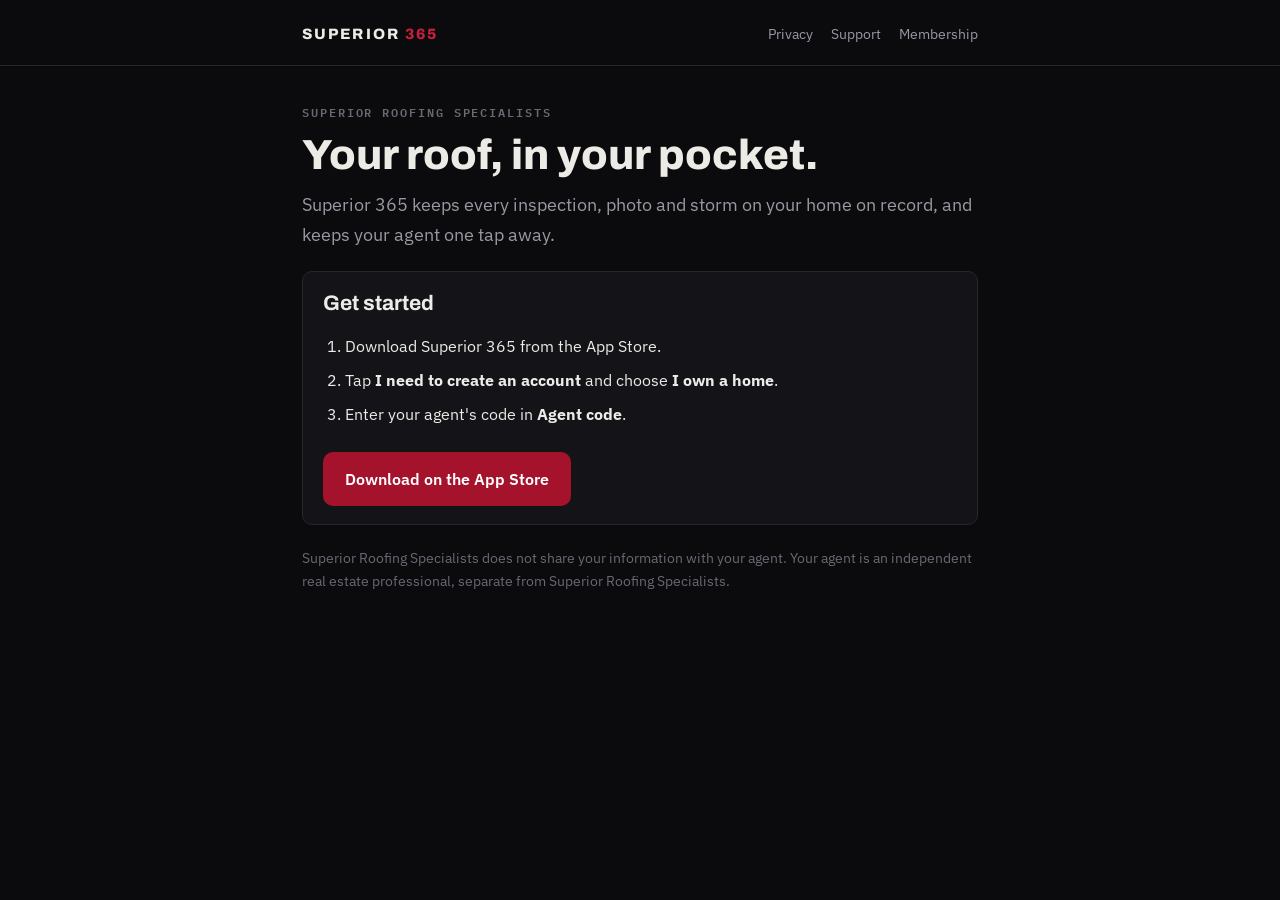
==== agent.html @ a1e2abf7 "Agent share page, and privacy wording for agent accounts and codes agent.html takes ?code=, shows th" ====
<!doctype html>
<html lang="en">
<head>
<meta charset="utf-8">
<meta name="viewport" content="width=device-width, initial-scale=1">
<title>Your agent recommends Superior 365</title>
<meta name="description" content="Download Superior 365 from Superior Roofing Specialists and enter your agent's code when you create your account.">
<link rel="preconnect" href="https://fonts.googleapis.com"><link rel="preconnect" href="https://fonts.gstatic.com" crossorigin>
<link href="https://fonts.googleapis.com/css2?family=Archivo:wght@700;800&family=IBM+Plex+Mono:wght@600&family=IBM+Plex+Sans:wght@400;600&display=swap" rel="stylesheet">
<link rel="stylesheet" href="style.css">
<style>
.agent{display:flex;gap:16px;align-items:center}
.initials{width:64px;height:64px;border-radius:50%;border:2px solid var(--accent-deep);display:grid;place-items:center;
  font:800 24px/1 "Archivo",Helvetica,Arial,sans-serif;color:var(--muted);background:#1A1A21;flex:none}
.agent .name{font:800 22px/1.2 "Archivo",Helvetica,Arial,sans-serif;margin:0}
.agent .by{color:var(--muted);margin:2px 0 0;font-size:15px}
.code{font:600 34px/1 "IBM Plex Mono",ui-monospace,Menlo,monospace;letter-spacing:.12em;margin:8px 0 4px}
.steps{padding-left:22px}
.steps li{margin:8px 0}
.store{display:inline-block;background:var(--accent-deep);color:#fff;text-decoration:none;font-weight:600;
  padding:14px 22px;border-radius:10px;margin-top:8px}
.store:hover{background:var(--accent);color:#fff}
</style>
</head>
<body>
<header><div class="wrap">
  <a class="mark" href="./">Superior <span>365</span></a>
  <nav aria-label="Pages"><a href="privacy.html">Privacy</a><a href="support.html">Support</a><a href="membership.html">Membership</a></nav>
</div></header>
<main><div class="wrap">
<p class="eyebrow">Superior Roofing Specialists</p>
<h1>Your roof, in your pocket.</h1>
<p class="lede">Superior 365 keeps every inspection, photo and storm on your home on record, and keeps your agent one tap away.</p>

<div class="panel" id="agent-panel" hidden>
  <div class="agent">
    <div class="initials" id="initials"></div>
    <div>
      <p class="name" id="agent-name"></p>
      <p class="by" id="agent-by"></p>
    </div>
  </div>
</div>

<div class="panel">
  <h2>Get started</h2>
  <ol class="steps">
    <li>Download Superior 365 from the App Store.</li>
    <li>Tap <strong>I need to create an account</strong> and choose <strong>I own a home</strong>.</li>
    <li id="code-step">Enter your agent's code in <strong>Agent code</strong>.</li>
  </ol>
  <div id="code-box" hidden>
    <p class="eyebrow" style="margin:18px 0 0">Your agent's code</p>
    <p class="code" id="code"></p>
  </div>
  <a class="store" href="https://apps.apple.com/us/app/superior-365/id6806151788">Download on the App Store</a>
</div>

<p class="meta">Superior Roofing Specialists does not share your information with your agent. Your agent is an independent real estate professional, separate from Superior Roofing Specialists.</p>
</div></main>
<script>
(function () {
  var raw = new URLSearchParams(location.search).get('code') || '';
  var code = raw.toUpperCase().replace(/[^A-Z0-9]/g, '').slice(0, 12);
  if (!code) return;
  document.getElementById('code').textContent = code;
  document.getElementById('code-box').hidden = false;
  document.getElementById('code-step').innerHTML = 'Enter <strong>' + code + '</strong> in <strong>Agent code</strong>.';
  fetch('https://pvcdtjzmzesivhnrexss.supabase.co/rest/v1/rpc/public_agent_card', {
    method: 'POST',
    headers: {
      'apikey': 'sb_publishable_8JPbFXzAJgUyGdnwUzZzLA_nXBi3cWP',
      'Content-Type': 'application/json'
    },
    body: JSON.stringify({ p_code: code })
  }).then(function (r) { return r.ok ? r.json() : null; }).then(function (a) {
    if (!a || !a.full_name) return;
    var parts = a.full_name.trim().split(/\s+/);
    document.getElementById('initials').textContent = parts.slice(0, 2).map(function (p) { return p[0]; }).join('').toUpperCase();
    document.getElementById('agent-name').textContent = a.full_name;
    document.getElementById('agent-by').textContent = a.title ? a.title + ', ' + a.brokerage : a.brokerage;
    document.getElementById('agent-panel').hidden = false;
  }).catch(function () {});
})();
</script>
</body>
</html>
---- style.css ----
:root{
  --ground:#0B0B0E; --raised:#131318; --line:#26262F;
  --text:#EDEBE6; --muted:#9A98A2; --faint:#6A6873;
  --accent:#C8203C; --accent-deep:#A4132B;
  color-scheme: dark;
}
*{box-sizing:border-box}
html{background:var(--ground)}
body{margin:0;background:var(--ground);color:var(--text);
  font:16px/1.65 "IBM Plex Sans",-apple-system,BlinkMacSystemFont,"Segoe UI",Roboto,Helvetica,Arial,sans-serif;
  -webkit-text-size-adjust:100%}
a{color:var(--text);text-decoration:underline;text-decoration-color:var(--accent);text-underline-offset:3px}
a:hover{color:#fff;text-decoration-thickness:2px}
a:focus-visible{outline:2px solid var(--accent);outline-offset:3px;border-radius:2px}
.wrap{max-width:720px;margin:0 auto;padding:0 22px}
header{border-bottom:1px solid var(--line)}
header .wrap{display:flex;align-items:baseline;justify-content:space-between;gap:16px;padding-top:22px;padding-bottom:18px;flex-wrap:wrap}
.mark{font-family:"Archivo",Helvetica,Arial,sans-serif;font-weight:800;letter-spacing:.14em;text-transform:uppercase;font-size:15px;text-decoration:none}
.mark span{color:var(--accent)}
nav{display:flex;gap:18px;font-size:14px}
nav a{text-decoration:none;color:var(--muted)}
nav a[aria-current="page"],nav a:hover{color:var(--text)}
main .wrap{padding-top:40px;padding-bottom:64px}
.eyebrow{font:600 12px/1 "IBM Plex Mono",ui-monospace,Menlo,monospace;letter-spacing:.16em;text-transform:uppercase;color:var(--faint);margin:0 0 14px}
h1{font-family:"Archivo",Helvetica,Arial,sans-serif;font-weight:800;font-size:clamp(30px,6vw,42px);line-height:1.1;margin:0 0 12px;text-wrap:balance}
h2{font-family:"Archivo",Helvetica,Arial,sans-serif;font-weight:700;font-size:21px;line-height:1.25;margin:40px 0 10px;text-wrap:balance}
h3{font-size:16px;font-weight:600;margin:24px 0 6px}
p,li{color:var(--text)}
.lede{color:var(--muted);font-size:18px;margin:0 0 8px}
.meta{color:var(--faint);font-size:14px;margin:0}
ul{padding-left:20px}
li{margin:4px 0}
hr{border:0;border-top:1px solid var(--line);margin:40px 0}
.panel{background:var(--raised);border:1px solid var(--line);border-radius:10px;padding:18px 20px;margin:22px 0}
.panel h2{margin-top:0}
.panel.alert{border-color:var(--accent-deep)}
.cards{display:grid;gap:14px;grid-template-columns:1fr}
@media (min-width:640px){.cards{grid-template-columns:repeat(3,1fr)}}
.plan{background:var(--raised);border:1px solid var(--line);border-radius:10px;padding:18px}
.plan h3{font-family:"Archivo",Helvetica,Arial,sans-serif;font-size:20px;margin:0}
.plan .tag{color:var(--muted);font-size:14px;margin:2px 0 12px}
.price{font-variant-numeric:tabular-nums;font-weight:600;margin:0 0 10px}
.price small{color:var(--muted);font-weight:400}
.plan ul{font-size:14.5px;padding-left:18px;margin:0}
dl{display:grid;grid-template-columns:max-content 1fr;gap:6px 18px;margin:0}
dt{color:var(--muted)}
dd{margin:0}
footer{border-top:1px solid var(--line)}
footer .wrap{padding-top:20px;padding-bottom:36px;color:var(--faint);font-size:13px;display:flex;flex-wrap:wrap;gap:8px 18px;justify-content:space-between}
footer a{color:var(--muted)}
@media (prefers-reduced-motion:reduce){*{transition:none!important;animation:none!important}}
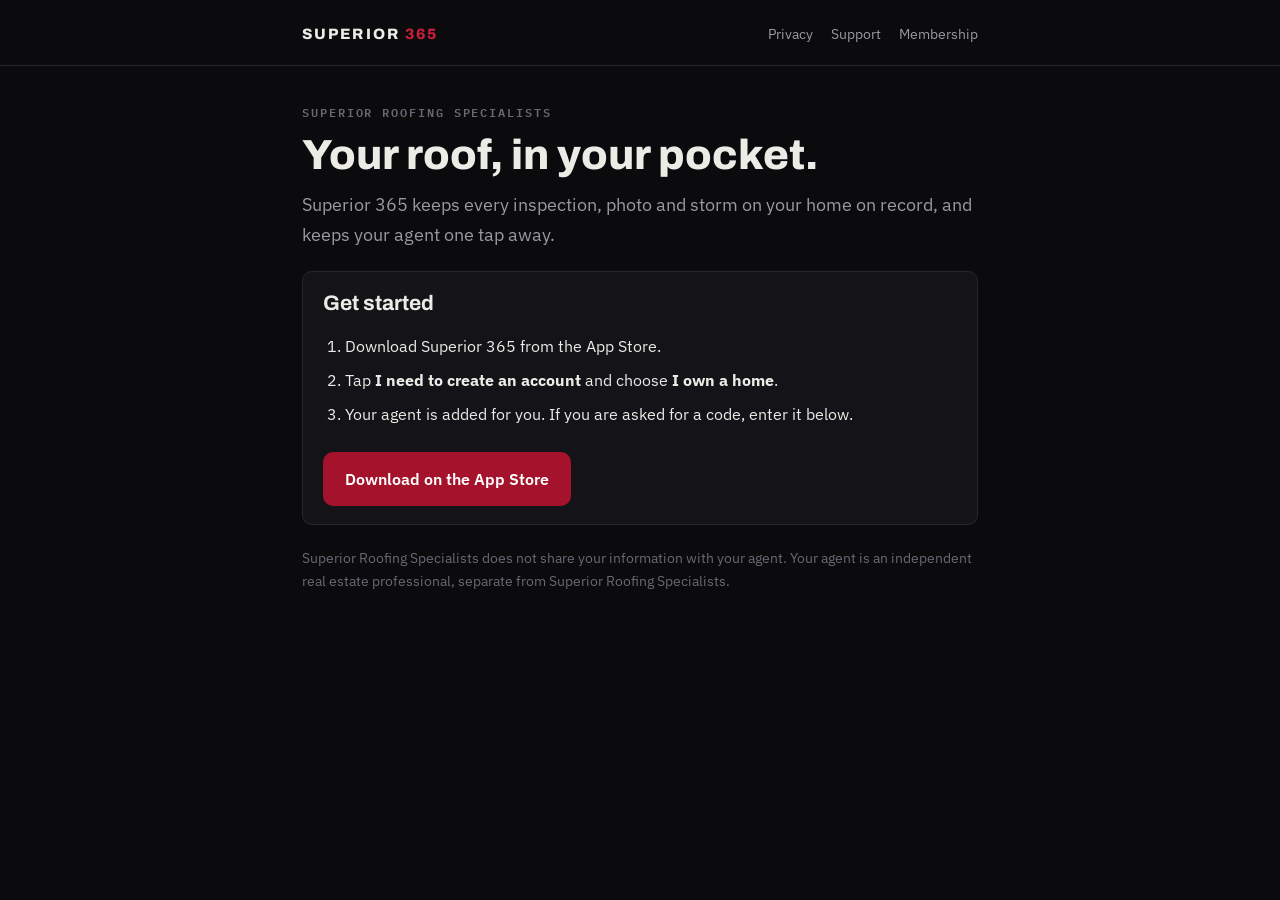
==== commit 19c80cc8: "Agent page hands the code straight to the app Co-Authored-By: Claude Opus 5 <noreply@anthropic.com>" ====
--- a/agent.html
+++ b/agent.html
@@ -44,10 +44,11 @@
 
 <div class="panel">
   <h2>Get started</h2>
+  <p id="open-line" hidden><a class="store" id="open-app" href="#">Open in the Superior 365 app</a></p>
   <ol class="steps">
     <li>Download Superior 365 from the App Store.</li>
     <li>Tap <strong>I need to create an account</strong> and choose <strong>I own a home</strong>.</li>
-    <li id="code-step">Enter your agent's code in <strong>Agent code</strong>.</li>
+    <li id="code-step">Your agent is added for you. If you are asked for a code, enter it below.</li>
   </ol>
   <div id="code-box" hidden>
     <p class="eyebrow" style="margin:18px 0 0">Your agent's code</p>
@@ -65,7 +66,20 @@
   if (!code) return;
   document.getElementById('code').textContent = code;
   document.getElementById('code-box').hidden = false;
-  document.getElementById('code-step').innerHTML = 'Enter <strong>' + code + '</strong> in <strong>Agent code</strong>.';
+  document.getElementById('code-step').innerHTML =
+    'Your agent is added for you. If you are ever asked, the code is <strong>' + code + '</strong>.';
+
+  // If the app is already on this phone, hand the code straight to it, so
+  // nobody has to read a code off a screen and type it back in. iOS opens the
+  // app and this page stays where it is; if the app is not installed nothing
+  // happens at all and the App Store button below is the way in.
+  var appUrl = 'srs365://agent?code=' + encodeURIComponent(code);
+  var open = document.getElementById('open-app');
+  open.href = appUrl;
+  document.getElementById('open-line').hidden = false;
+  if (/iPhone|iPad|iPod/.test(navigator.userAgent)) {
+    setTimeout(function () { window.location.href = appUrl; }, 400);
+  }
   fetch('https://pvcdtjzmzesivhnrexss.supabase.co/rest/v1/rpc/public_agent_card', {
     method: 'POST',
     headers: {
